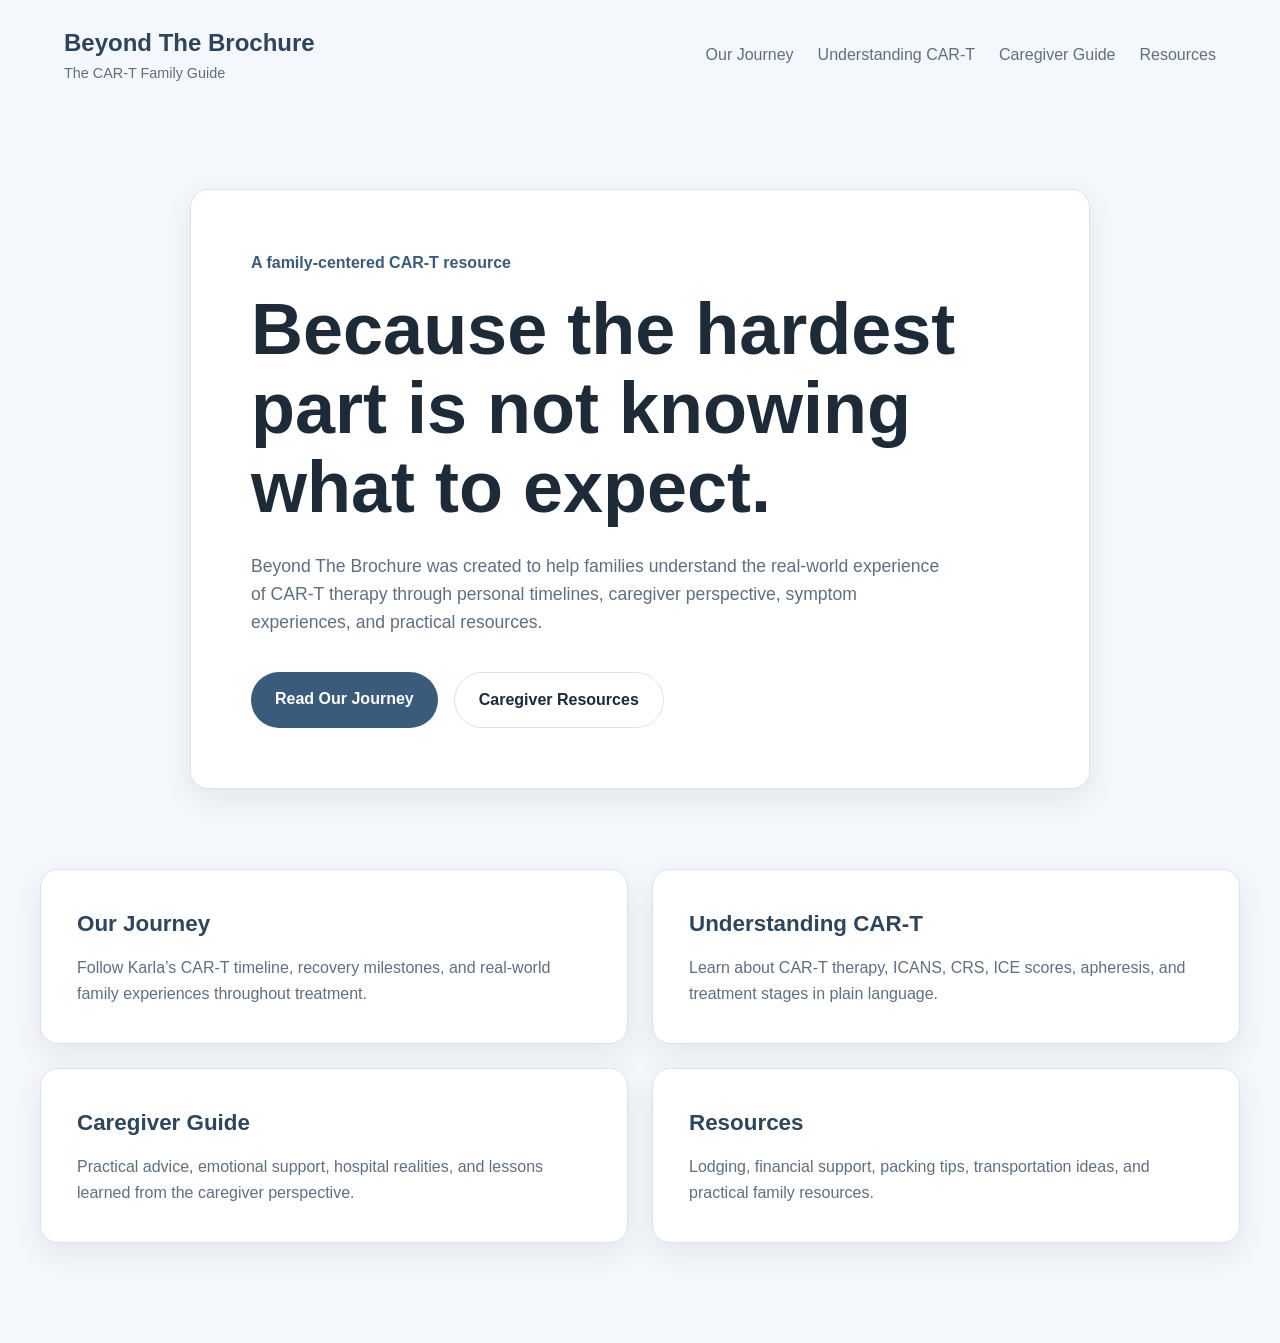
==== index.html @ a95137ea "Add files via upload" ====
<!doctype html>
<html lang="en">
<head>
  <meta charset="utf-8" />
  <meta name="viewport" content="width=device-width, initial-scale=1" />

  <title>Beyond The Brochure | The CAR-T Family Guide</title>
  <meta name="description" content="Beyond The Brochure is a family-centered CAR-T guide sharing real experiences, caregiver support, timelines, and resources for families navigating CAR-T therapy." />

  <link rel="stylesheet" href="assets/css/style.css" />
</head>

<body>
  <header class="site-header">
    <a class="brand" href="index.html">
      <span class="brand-main">Beyond The Brochure</span>
      <span class="brand-sub">The CAR-T Family Guide</span>
    </a>

    <nav class="site-nav">
      <a href="our-journey.html">Our Journey</a>
      <a href="understanding-cart.html">Understanding CAR-T</a>
      <a href="caregiver-guide.html">Caregiver Guide</a>
      <a href="resources.html">Resources</a>
    </nav>
  </header>

  <main>
    <section class="hero">
      <div class="hero-content">
        <p class="eyebrow">A family-centered CAR-T resource</p>
        <h1>Because the hardest part is not knowing what to expect.</h1>
        <p class="hero-text">
          Beyond The Brochure was created to help families understand the real-world experience of CAR-T therapy through personal timelines, caregiver perspective, symptom experiences, and practical resources.
        </p>

        <div class="hero-actions">
          <a class="btn primary" href="our-journey.html">Read Our Journey</a>
          <a class="btn secondary" href="caregiver-guide.html">Caregiver Resources</a>
        </div>
      </div>
    </section>
<section class="feature-section">

  <div class="feature-grid">

    <a href="our-journey.html" class="feature-card">
      <h3>Our Journey</h3>
      <p>
        Follow Karla’s CAR-T timeline, recovery milestones,
        and real-world family experiences throughout treatment.
      </p>
    </a>

    <a href="understanding-cart.html" class="feature-card">
      <h3>Understanding CAR-T</h3>
      <p>
        Learn about CAR-T therapy, ICANS, CRS, ICE scores,
        apheresis, and treatment stages in plain language.
      </p>
    </a>

    <a href="caregiver-guide.html" class="feature-card">
      <h3>Caregiver Guide</h3>
      <p>
        Practical advice, emotional support, hospital realities,
        and lessons learned from the caregiver perspective.
      </p>
    </a>

    <a href="resources.html" class="feature-card">
      <h3>Resources</h3>
      <p>
        Lodging, financial support, packing tips,
        transportation ideas, and practical family resources.
      </p>
    </a>

  </div>

</section>
  </main>

  <script src="assets/js/main.js"></script>
</body>
</html>
---- assets/css/style.css ----
/* =========================================
   BEYOND THE BROCHURE
   THE CAR-T FAMILY GUIDE
========================================= */

:root{
  --bg: #f4f7fb;
  --surface: #ffffff;
  --text: #1d2a38;
  --muted: #5f6f82;

  --primary: #3b5b7a;
  --primary-dark: #2d455d;

  --border: #d9e2ec;

  --shadow:
    0 10px 30px rgba(20,40,60,0.08);

  --radius: 18px;

  --max-width: 1200px;
}

/* =========================================
   RESET
========================================= */

*{
  margin:0;
  padding:0;
  box-sizing:border-box;
}

html{
  scroll-behavior:smooth;
}

body{
  font-family: Arial, Helvetica, sans-serif;
  background: var(--bg);
  color: var(--text);
  line-height:1.6;
}

/* =========================================
   GLOBAL
========================================= */

a{
  text-decoration:none;
  color:inherit;
}

img{
  max-width:100%;
  display:block;
}

main{
  width:100%;
}

/* =========================================
   HEADER
========================================= */

.site-header{
  width:100%;
  max-width:var(--max-width);

  margin:0 auto;

  display:flex;
  align-items:center;
  justify-content:space-between;

  padding:24px;
}

.brand{
  display:flex;
  flex-direction:column;
}

.brand-main{
  font-size:1.5rem;
  font-weight:700;
  color:var(--primary-dark);
}

.brand-sub{
  font-size:0.9rem;
  color:var(--muted);
}

.site-nav{
  display:flex;
  gap:24px;
}

.site-nav a{
  color:var(--muted);
  transition:0.2s ease;
}

.site-nav a:hover{
  color:var(--primary-dark);
}

/* =========================================
   HERO
========================================= */

.hero{
  width:100%;
  padding:80px 24px;
}

.hero-content{
  max-width:900px;
  margin:0 auto;

  background:var(--surface);

  border:1px solid var(--border);

  border-radius:var(--radius);

  padding:60px;

  box-shadow:var(--shadow);
}

.eyebrow{
  color:var(--primary);
  font-weight:700;
  margin-bottom:14px;
}

.hero h1{
  font-size:clamp(2.5rem, 6vw, 4.5rem);
  line-height:1.1;

  margin-bottom:24px;
}

.hero-text{
  font-size:1.1rem;
  color:var(--muted);

  max-width:700px;

  margin-bottom:36px;
}

/* =========================================
   BUTTONS
========================================= */

.hero-actions{
  display:flex;
  gap:16px;
  flex-wrap:wrap;
}

.btn{
  padding:14px 24px;

  border-radius:999px;

  font-weight:700;

  transition:0.2s ease;
}

.btn.primary{
  background:var(--primary);
  color:white;
}

.btn.primary:hover{
  background:var(--primary-dark);
}

.btn.secondary{
  border:1px solid var(--border);
  background:white;
}

.btn.secondary:hover{
  background:#eef3f8;
}

/* =========================================
   MOBILE
========================================= */

@media (max-width: 900px){

  .site-header{
    flex-direction:column;
    gap:20px;
  }

  .site-nav{
    flex-wrap:wrap;
    justify-content:center;
  }

  .hero-content{
    padding:40px 28px;
  }

  .hero h1{
    font-size:2.6rem;
  }

}
/* =========================================
   FEATURE CARDS
========================================= */

.feature-section{
  width:100%;
  padding:0 24px 100px;
}

.feature-grid{
  width:100%;
  max-width:1200px;

  margin:0 auto;

  display:grid;
  grid-template-columns:repeat(2, 1fr);

  gap:24px;
}

.feature-card{
  background:var(--surface);

  border:1px solid var(--border);

  border-radius:var(--radius);

  padding:36px;

  box-shadow:var(--shadow);

  transition:0.25s ease;
}

.feature-card:hover{
  transform:translateY(-4px);

  border-color:#bfd0e0;
}

.feature-card h3{
  font-size:1.4rem;

  margin-bottom:14px;

  color:var(--primary-dark);
}

.feature-card p{
  color:var(--muted);
}

/* =========================================
   FEATURE CARDS MOBILE
========================================= */

@media (max-width: 900px){

  .feature-grid{
    grid-template-columns:1fr;
  }

}
/* =========================================
   INNER PAGES
========================================= */

.inner-page{
  width:100%;
  padding:80px 24px 120px;
}

.inner-page-content{
  width:100%;
  max-width:900px;

  margin:0 auto;

  background:var(--surface);

  border:1px solid var(--border);

  border-radius:var(--radius);

  padding:60px;

  box-shadow:var(--shadow);
}

.inner-page h1{
  font-size:clamp(2.5rem, 6vw, 4rem);

  line-height:1.1;

  margin-bottom:24px;
}

.inner-lead{
  font-size:1.1rem;

  color:var(--muted);

  max-width:700px;
}

/* =========================================
   INNER PAGE MOBILE
========================================= */

@media (max-width: 900px){

  .inner-page-content{
    padding:40px 28px;
  }

}
/* =========================================
   TIMELINE
========================================= */

.timeline-section{
  width:100%;
  padding:0 24px 120px;
}

.timeline-content{
  width:100%;
  max-width:900px;

  margin:0 auto;
}

.timeline-content h2{
  font-size:clamp(2rem, 5vw, 3rem);

  margin:16px 0 18px;
}

.section-lead{
  color:var(--muted);

  max-width:700px;

  margin-bottom:50px;
}

.timeline-list{
  display:flex;
  flex-direction:column;

  gap:24px;
}

.timeline-item{
  display:flex;
  align-items:flex-start;

  gap:24px;

  background:var(--surface);

  border:1px solid var(--border);

  border-radius:var(--radius);

  padding:30px;

  box-shadow:var(--shadow);
}

.timeline-item span{
  min-width:52px;
  height:52px;

  border-radius:50%;

  background:var(--primary);

  color:white;

  display:flex;
  align-items:center;
  justify-content:center;

  font-weight:700;

  font-size:1.1rem;
}

.timeline-item h3{
  font-size:1.3rem;

  margin-bottom:10px;

  color:var(--primary-dark);
}

.timeline-item p{
  color:var(--muted);
}

/* =========================================
   TIMELINE MOBILE
========================================= */

@media (max-width: 700px){

  .timeline-item{
    flex-direction:column;
  }

}
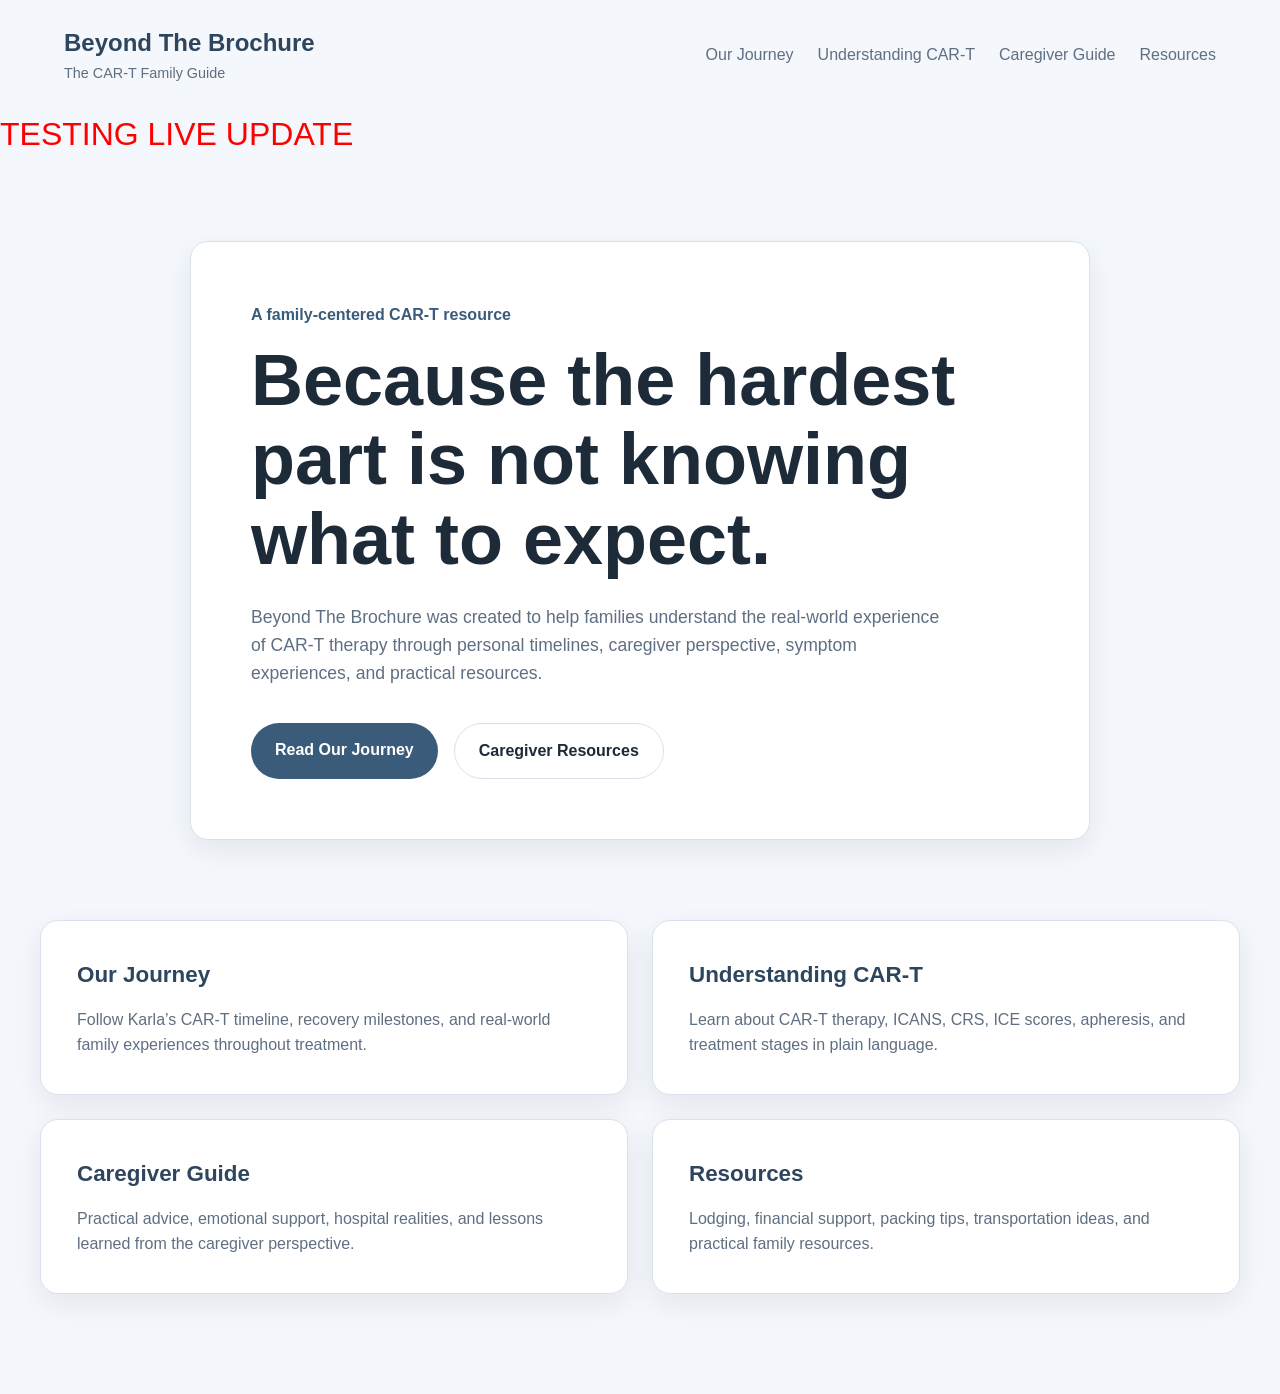
==== commit 8f71df59: "Update index.html" ====
--- a/index.html
+++ b/index.html
@@ -24,6 +24,10 @@
       <a href="resources.html">Resources</a>
     </nav>
   </header>
+
+<p style="color:red;font-size:32px;">
+TESTING LIVE UPDATE
+</p>
 
   <main>
     <section class="hero">
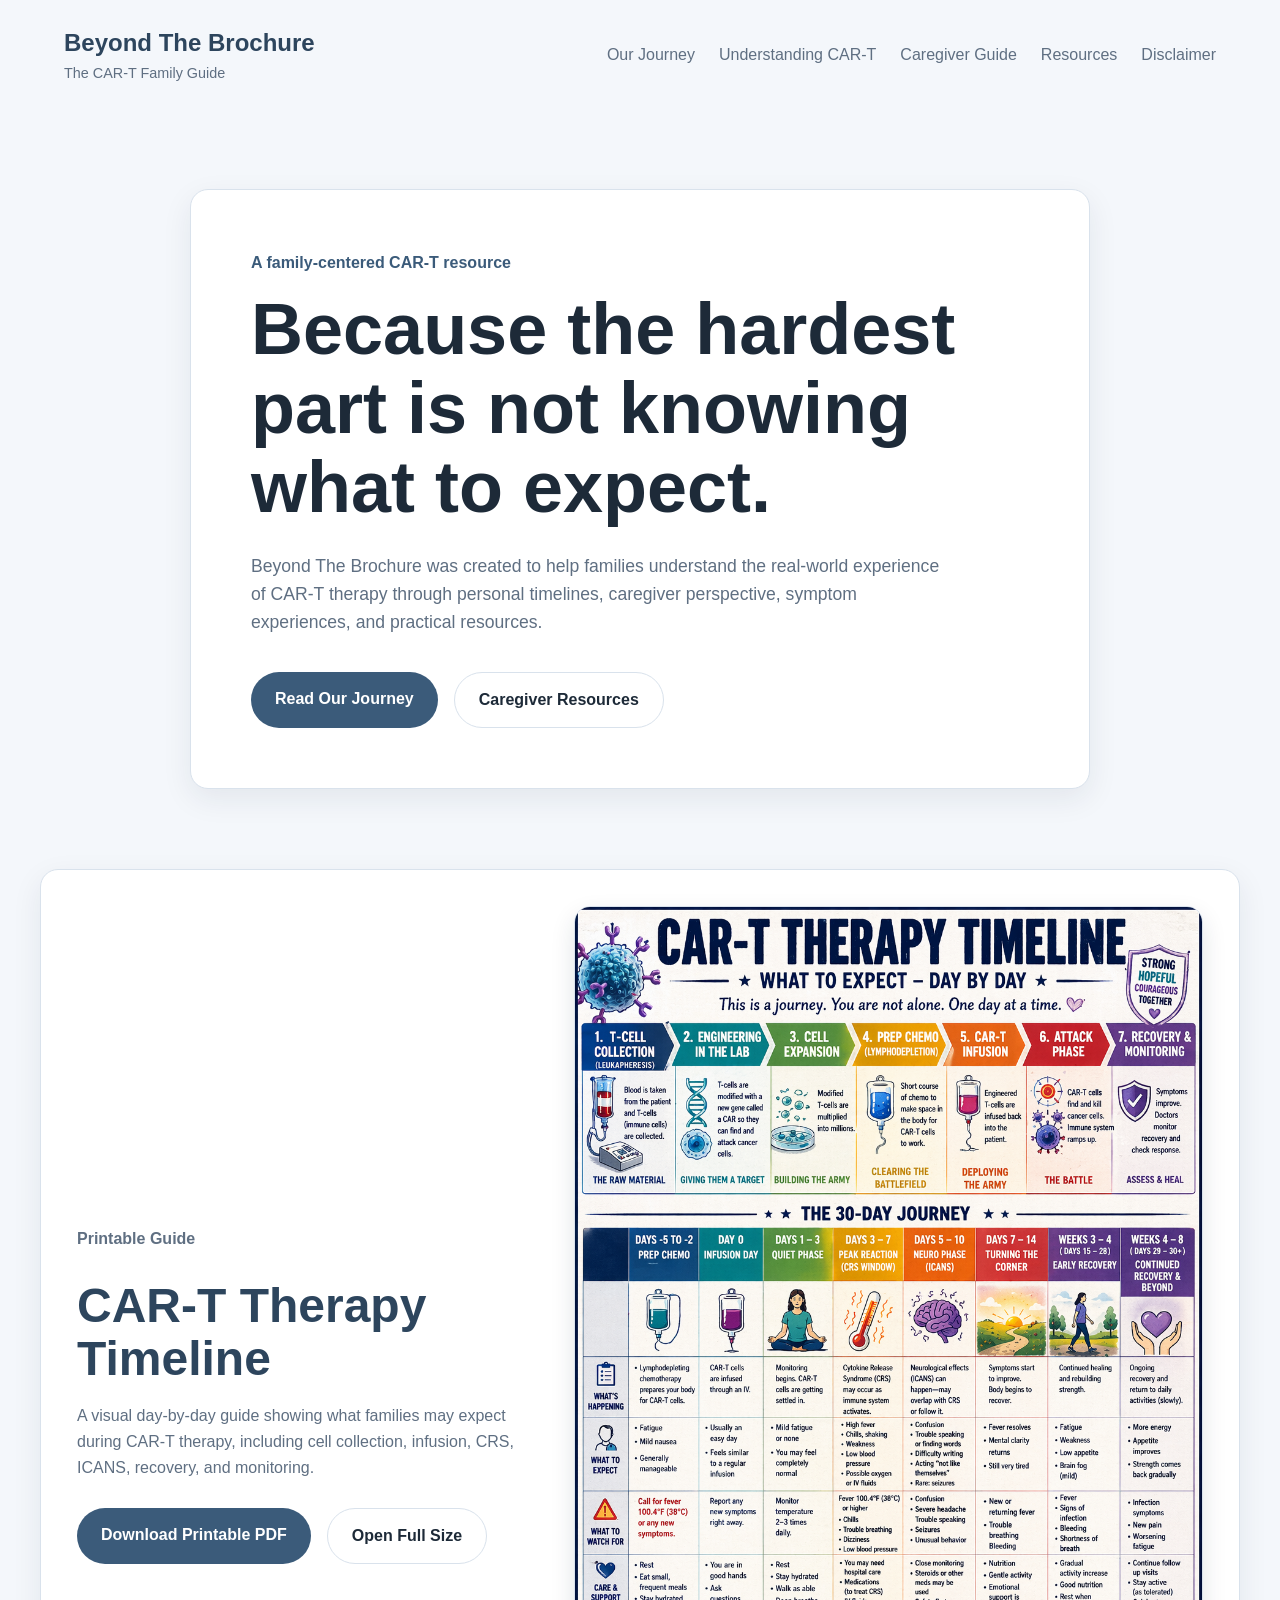
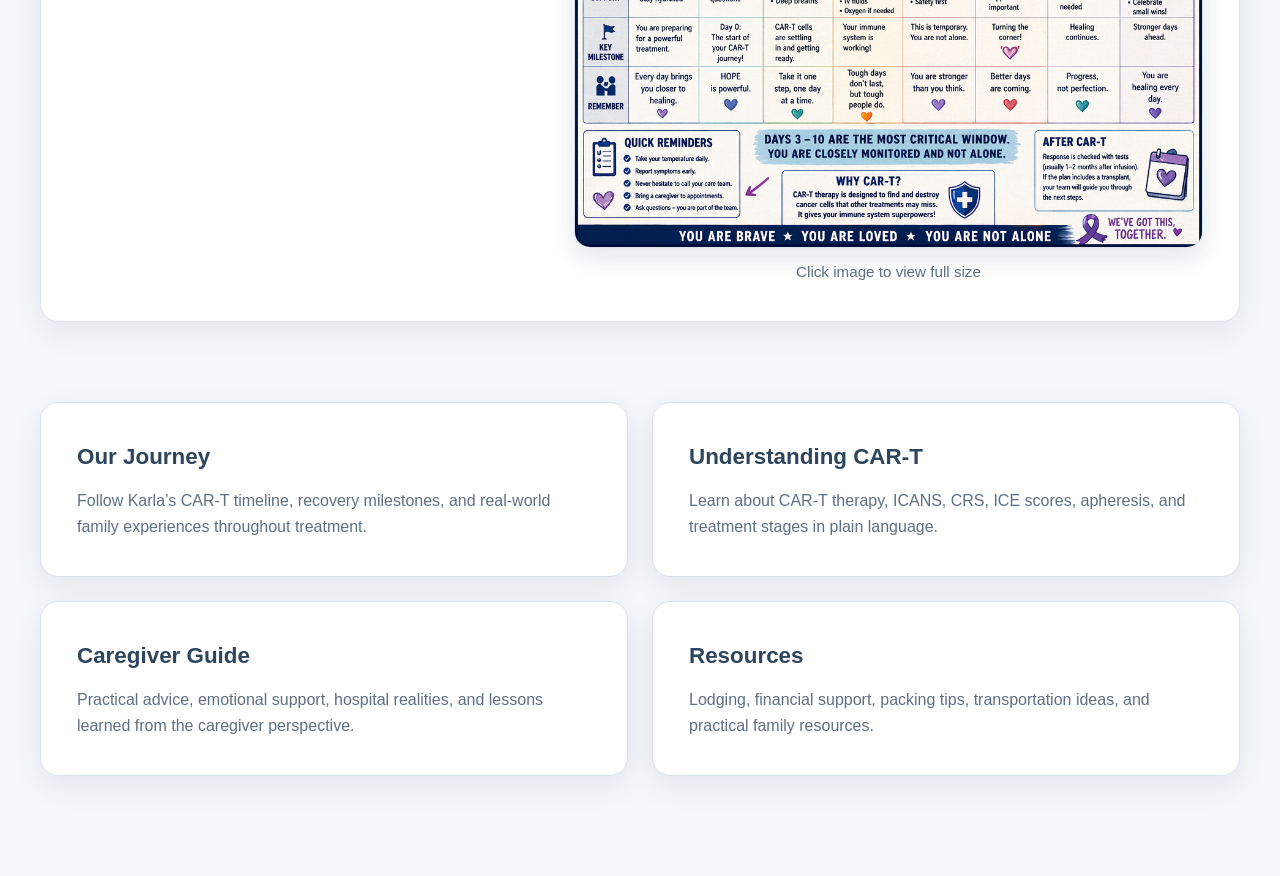
==== commit 1f5801a4: "disclaimer" ====
--- a/index.html
+++ b/index.html
@@ -22,12 +22,9 @@
       <a href="understanding-cart.html">Understanding CAR-T</a>
       <a href="caregiver-guide.html">Caregiver Guide</a>
       <a href="resources.html">Resources</a>
+      <a href="disclaimer.html">Disclaimer</a>
     </nav>
   </header>
-
-<p style="color:red;font-size:32px;">
-TESTING LIVE UPDATE
-</p>
 
   <main>
     <section class="hero">
@@ -43,7 +40,40 @@
           <a class="btn secondary" href="caregiver-guide.html">Caregiver Resources</a>
         </div>
       </div>
+        </section>
+
+    <section class="timeline-feature">
+      <div class="timeline-feature-card">
+
+        <div class="timeline-feature-copy">
+          <p class="eyebrow">Printable Guide</p>
+          <h2>CAR-T Therapy Timeline</h2>
+          <p>
+            A visual day-by-day guide showing what families may expect during CAR-T therapy, including cell collection, infusion, CRS, ICANS, recovery, and monitoring.
+          </p>
+
+          <div class="hero-actions">
+            <a class="btn primary" href="assets/downloads/cart-timeline.pdf" download>
+              Download Printable PDF
+            </a>
+
+            <a class="btn secondary" href="assets/img/cart-timeline.png" target="_blank">
+              Open Full Size
+            </a>
+          </div>
+        </div>
+
+        <a class="timeline-preview" href="assets/img/cart-timeline.png" target="_blank">
+          <img
+            src="assets/img/cart-timeline.png"
+            alt="Printable CAR-T therapy timeline showing the day-by-day treatment process, CRS window, ICANS neuro phase, recovery, and monitoring."
+          >
+          <span>Click image to view full size</span>
+        </a>
+
+      </div>
     </section>
+
 <section class="feature-section">
 
   <div class="feature-grid">
--- a/assets/css/style.css
+++ b/assets/css/style.css
@@ -155,6 +155,87 @@
 }
 
 /* =========================================
+   HOMEPAGE TIMELINE FEATURE
+========================================= */
+
+.timeline-feature{
+  width:100%;
+  padding:0 24px 80px;
+}
+
+.timeline-feature-card{
+  width:100%;
+  max-width:1200px;
+
+  margin:0 auto;
+
+  display:grid;
+  grid-template-columns:0.85fr 1.15fr;
+
+  gap:32px;
+  align-items:center;
+
+  background:var(--surface);
+
+  border:1px solid var(--border);
+
+  border-radius:var(--radius);
+
+  padding:36px;
+
+  box-shadow:var(--shadow);
+}
+
+.timeline-feature-copy h2{
+  font-size:clamp(2rem, 4vw, 3rem);
+
+  line-height:1.1;
+
+  margin-bottom:18px;
+
+  color:var(--primary-dark);
+}
+
+.timeline-feature-copy p{
+  color:var(--muted);
+
+  margin-bottom:28px;
+}
+
+.timeline-preview{
+  display:block;
+}
+
+.timeline-preview img{
+  width:100%;
+
+  border-radius:16px;
+
+  border:1px solid var(--border);
+
+  box-shadow:
+    0 10px 24px rgba(20,40,60,0.12);
+
+  transition:0.25s ease;
+}
+
+.timeline-preview img:hover{
+  transform:translateY(-4px);
+}
+
+.timeline-preview span{
+  display:block;
+
+  margin-top:12px;
+
+  text-align:center;
+
+  color:var(--muted);
+
+  font-size:0.95rem;
+}
+
+/* =========================================
    BUTTONS
 ========================================= */
 
@@ -215,7 +296,11 @@
   .hero h1{
     font-size:2.6rem;
   }
-
+  .timeline-feature-card{
+    grid-template-columns:1fr;
+
+    padding:28px;
+  }
 }
 /* =========================================
    FEATURE CARDS
@@ -420,6 +505,109 @@
 }
 
 /* =========================================
+   JOURNEY COLLAPSIBLE PHOTO SECTION
+========================================= */
+
+.journey-photo-details {
+  margin-top: 1rem;
+}
+
+.journey-photo-details summary {
+  display: inline-block;
+  cursor: pointer;
+  color: var(--primary);
+  font-weight: 700;
+  text-decoration: underline;
+  text-underline-offset: 4px;
+  list-style: none;
+}
+
+.journey-photo-details summary::-webkit-details-marker {
+  display: none;
+}
+
+.journey-photo-details summary::before {
+  content: "+ ";
+  text-decoration: none;
+}
+
+.journey-photo-details[open] summary::before {
+  content: "– ";
+}
+
+.journey-photo-details[open] summary {
+  margin-bottom: 1rem;
+}
+
+/* =========================================
+   JOURNEY PHOTO BLOCK
+========================================= */
+
+.journey-photo-block {
+  margin-top: 1rem;
+  padding: 1rem;
+  background: rgba(255, 255, 255, 0.72);
+  border: 1px solid var(--border);
+  border-radius: 18px;
+  box-shadow: var(--shadow);
+}
+
+.journey-photo-intro {
+  margin-bottom: 1rem;
+}
+
+.journey-photo-intro h4 {
+  margin: 0 0 0.35rem;
+  color: var(--text);
+  font-size: 1.05rem;
+}
+
+.journey-photo-intro p {
+  margin: 0;
+  color: var(--muted);
+  font-size: 0.95rem;
+  line-height: 1.6;
+}
+
+.journey-photo-grid {
+  display: grid;
+  grid-template-columns: repeat(4, 1fr);
+  gap: 0.85rem;
+}
+
+.journey-photo-grid figure {
+  margin: 0;
+}
+
+.journey-photo-grid img {
+  width: 100%;
+  aspect-ratio: 4 / 3;
+  object-fit: cover;
+  display: block;
+  border-radius: 14px;
+  border: 1px solid var(--border);
+}
+
+.journey-photo-grid figcaption {
+  margin-top: 0.45rem;
+  font-size: 0.78rem;
+  line-height: 1.4;
+  color: var(--muted);
+}
+
+@media (max-width: 900px) {
+  .journey-photo-grid {
+    grid-template-columns: repeat(2, 1fr);
+  }
+}
+
+@media (max-width: 520px) {
+  .journey-photo-grid {
+    grid-template-columns: 1fr;
+  }
+}
+
+/* =========================================
    TIMELINE MOBILE
 ========================================= */
 
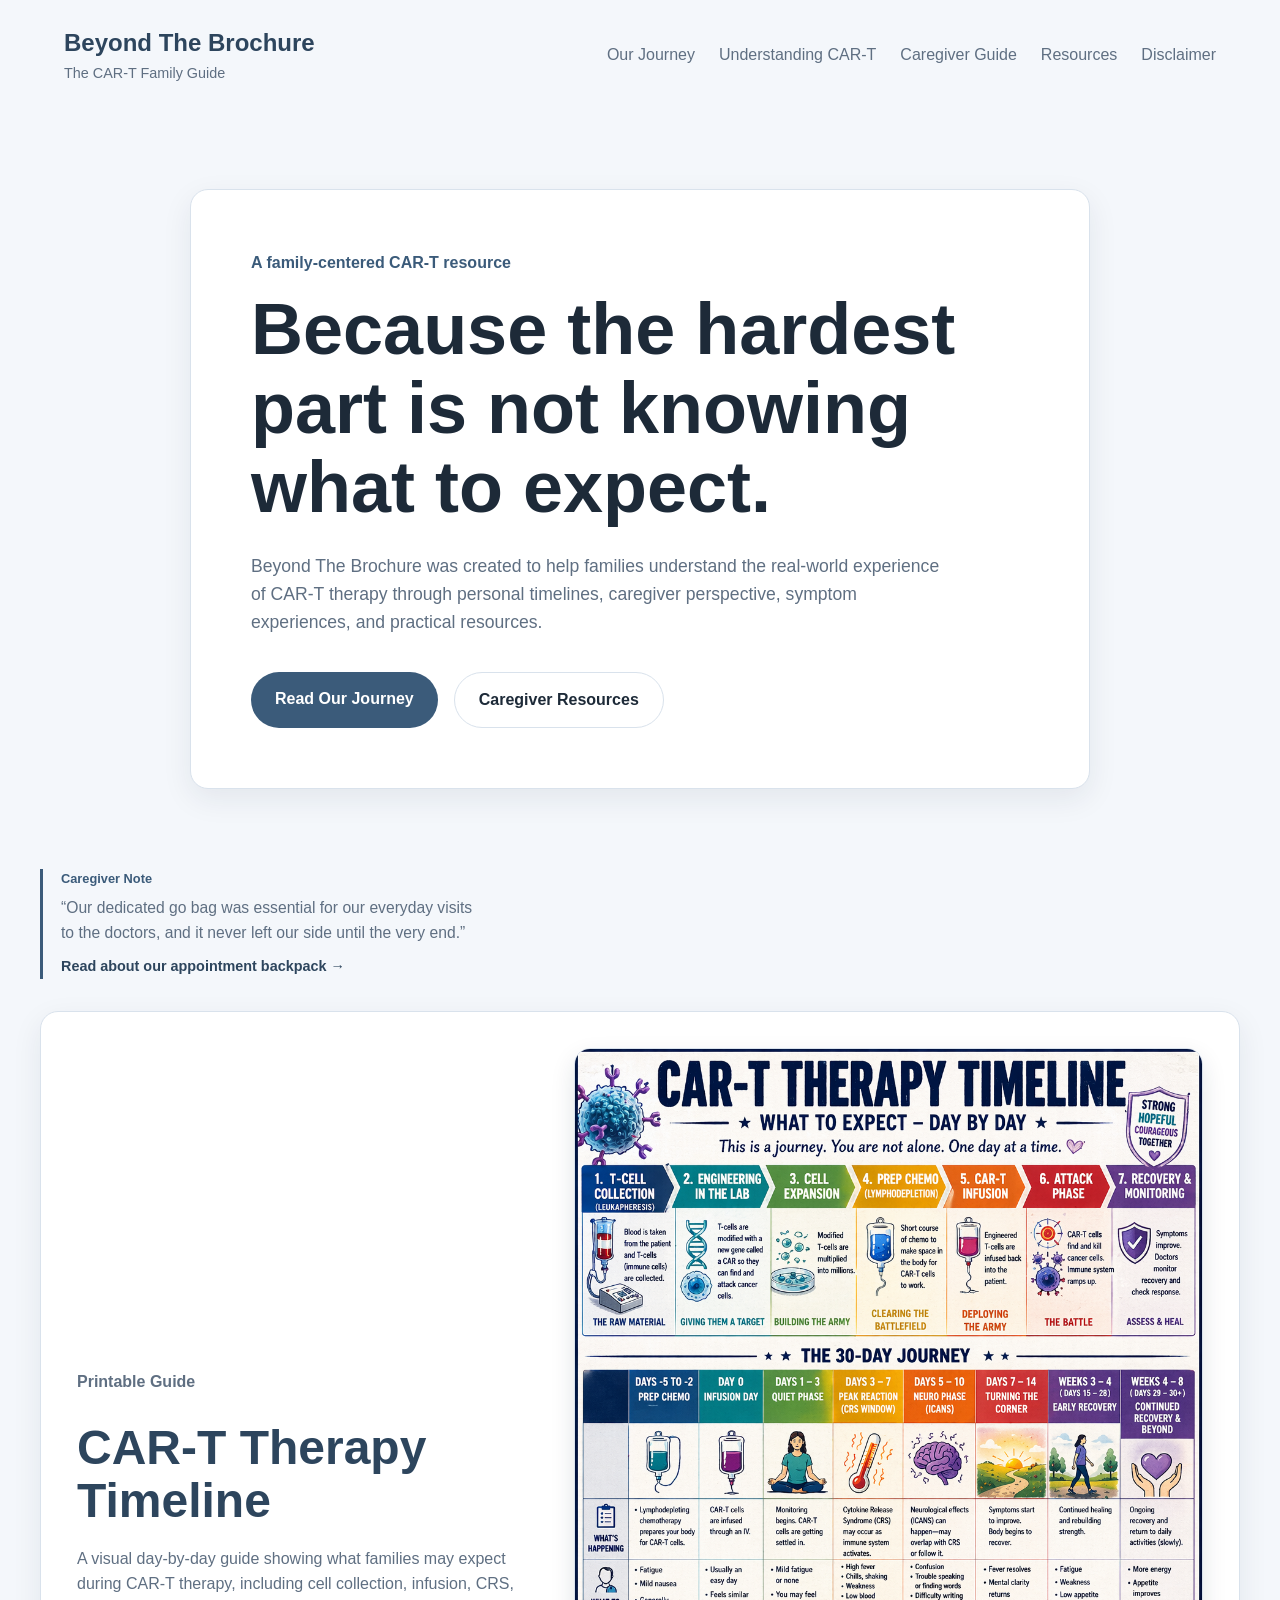
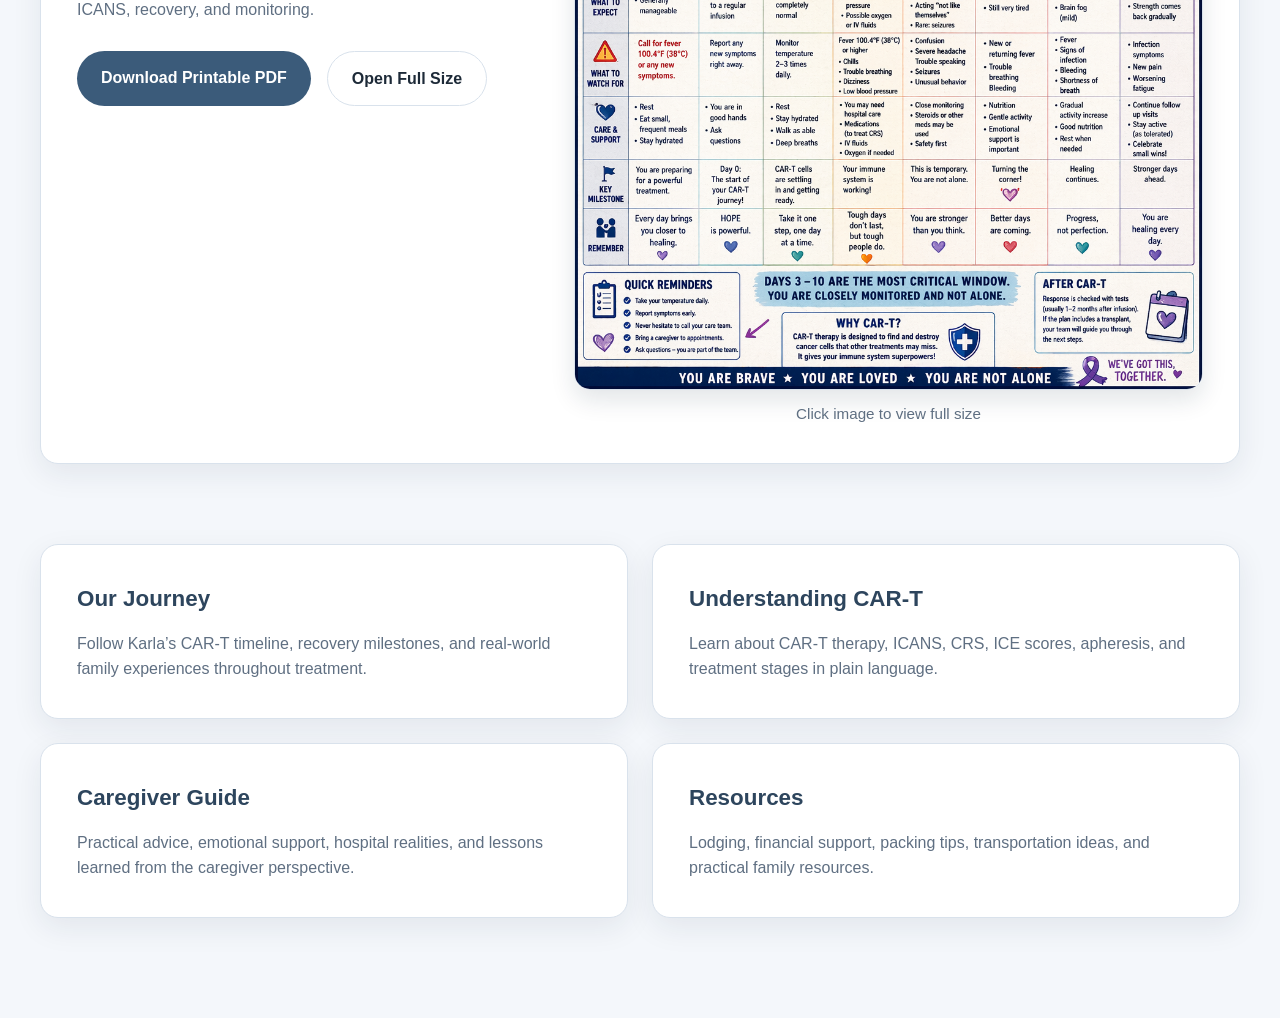
==== commit 247bd912: "go bag" ====
--- a/index.html
+++ b/index.html
@@ -38,9 +38,21 @@
         <div class="hero-actions">
           <a class="btn primary" href="our-journey.html">Read Our Journey</a>
           <a class="btn secondary" href="caregiver-guide.html">Caregiver Resources</a>
-        </div>
+               </div>
       </div>
-        </section>
+    </section>
+
+    <section class="home-note-section">
+      <a class="home-note-card" href="caregiver-guide.html#go-bag">
+        <p class="eyebrow">Caregiver Note</p>
+
+        <blockquote>
+          “Our dedicated go bag was essential for our everyday visits to the doctors, and it never left our side until the very end.”
+        </blockquote>
+
+        <span>Read about our appointment backpack →</span>
+      </a>
+    </section>
 
     <section class="timeline-feature">
       <div class="timeline-feature-card">
@@ -57,17 +69,17 @@
               Download Printable PDF
             </a>
 
-            <a class="btn secondary" href="assets/img/cart-timeline.png" target="_blank">
-              Open Full Size
-            </a>
+            <a class="btn secondary" href="assets/img/timeline/cart-timeline.png" target="_blank">
+  Open Full Size
+</a>
           </div>
         </div>
 
-        <a class="timeline-preview" href="assets/img/cart-timeline.png" target="_blank">
+        <a class="timeline-preview" href="assets/img/timeline/cart-timeline.png" target="_blank">
           <img
-            src="assets/img/cart-timeline.png"
-            alt="Printable CAR-T therapy timeline showing the day-by-day treatment process, CRS window, ICANS neuro phase, recovery, and monitoring."
-          >
+  src="assets/img/timeline/cart-timeline.png"
+  alt="Printable CAR-T therapy timeline showing the day-by-day treatment process, CRS window, ICANS neuro phase, recovery, and monitoring."
+>
           <span>Click image to view full size</span>
         </a>
 
--- a/assets/css/style.css
+++ b/assets/css/style.css
@@ -155,6 +155,59 @@
 }
 
 /* =========================================
+   HOMEPAGE SIDE NOTES
+========================================= */
+
+.home-note-section{
+  width:100%;
+  padding:0 24px 32px;
+}
+
+.home-note-card{
+  width:100%;
+  max-width:1200px;
+
+  margin:0 auto;
+
+  display:block;
+
+  padding-left:18px;
+
+  border-left:3px solid var(--primary);
+
+  transition:0.2s ease;
+}
+
+.home-note-card:hover{
+  transform:translateX(4px);
+}
+
+.home-note-card .eyebrow{
+  margin-bottom:6px;
+  font-size:0.8rem;
+}
+
+.home-note-card blockquote{
+  max-width:420px;
+
+  color:var(--muted);
+
+  font-size:0.98rem;
+  line-height:1.6;
+
+  font-weight:400;
+
+  margin:0 0 8px;
+}
+
+.home-note-card span{
+  color:var(--primary-dark);
+
+  font-size:0.9rem;
+  font-weight:700;
+}
+
+/* =========================================
    HOMEPAGE TIMELINE FEATURE
 ========================================= */
 
@@ -296,12 +349,14 @@
   .hero h1{
     font-size:2.6rem;
   }
+
   .timeline-feature-card{
     grid-template-columns:1fr;
 
     padding:28px;
   }
 }
+
 /* =========================================
    FEATURE CARDS
 ========================================= */
@@ -366,6 +421,7 @@
   }
 
 }
+
 /* =========================================
    INNER PAGES
 ========================================= */
@@ -419,6 +475,69 @@
   }
 
 }
+
+/* =========================================
+   CAREGIVER GUIDE
+========================================= */
+
+.caregiver-section{
+  width:100%;
+  padding:0 24px 120px;
+}
+
+.caregiver-content{
+  width:100%;
+  max-width:900px;
+
+  margin:0 auto;
+
+  background:var(--surface);
+
+  border:1px solid var(--border);
+
+  border-radius:var(--radius);
+
+  padding:50px 60px;
+
+  box-shadow:var(--shadow);
+}
+
+.caregiver-content h2{
+  font-size:clamp(2rem, 5vw, 3rem);
+
+  line-height:1.15;
+
+  margin-bottom:24px;
+
+  color:var(--primary-dark);
+}
+
+.caregiver-content p{
+  color:var(--muted);
+
+  font-size:1.05rem;
+
+  line-height:1.75;
+
+  margin-bottom:20px;
+}
+
+.caregiver-content p:last-child{
+  margin-bottom:0;
+}
+
+/* =========================================
+   CAREGIVER GUIDE MOBILE
+========================================= */
+
+@media (max-width: 900px){
+
+  .caregiver-content{
+    padding:40px 28px;
+  }
+
+}
+
 /* =========================================
    TIMELINE
 ========================================= */
